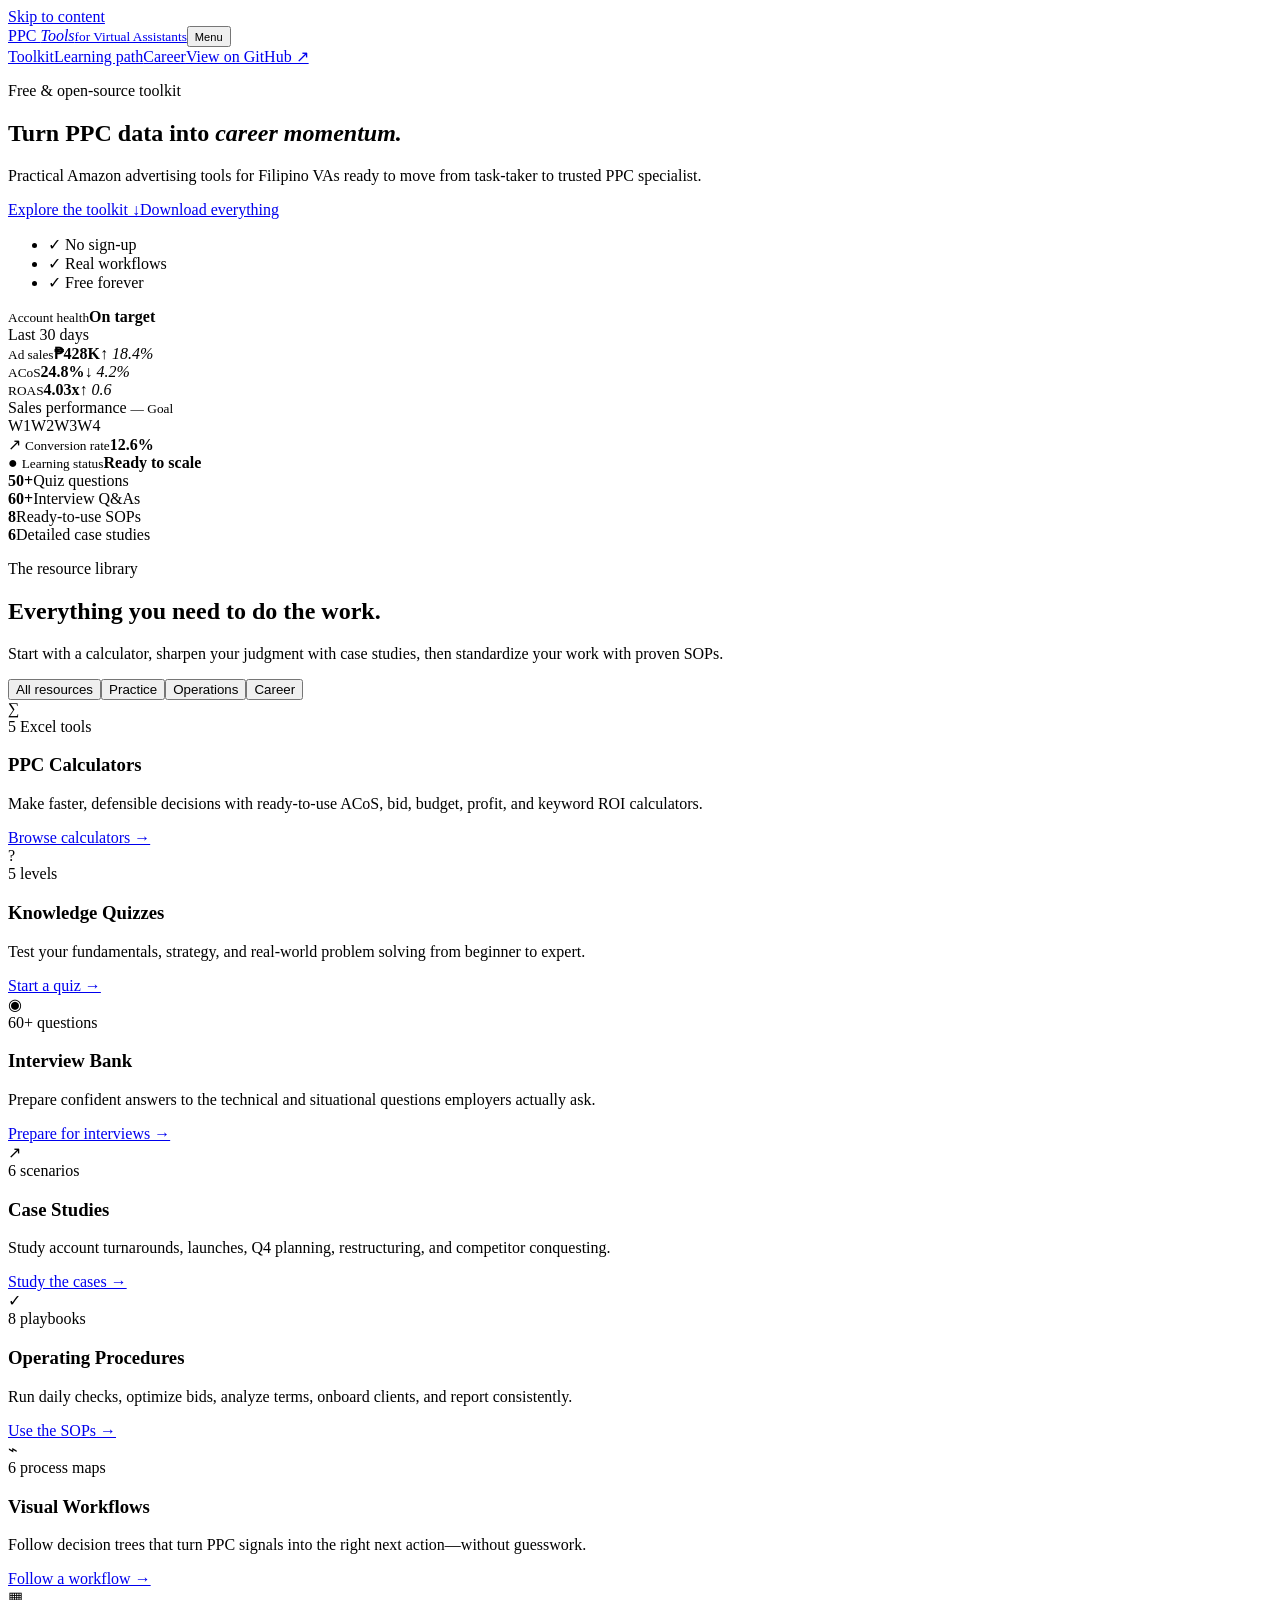
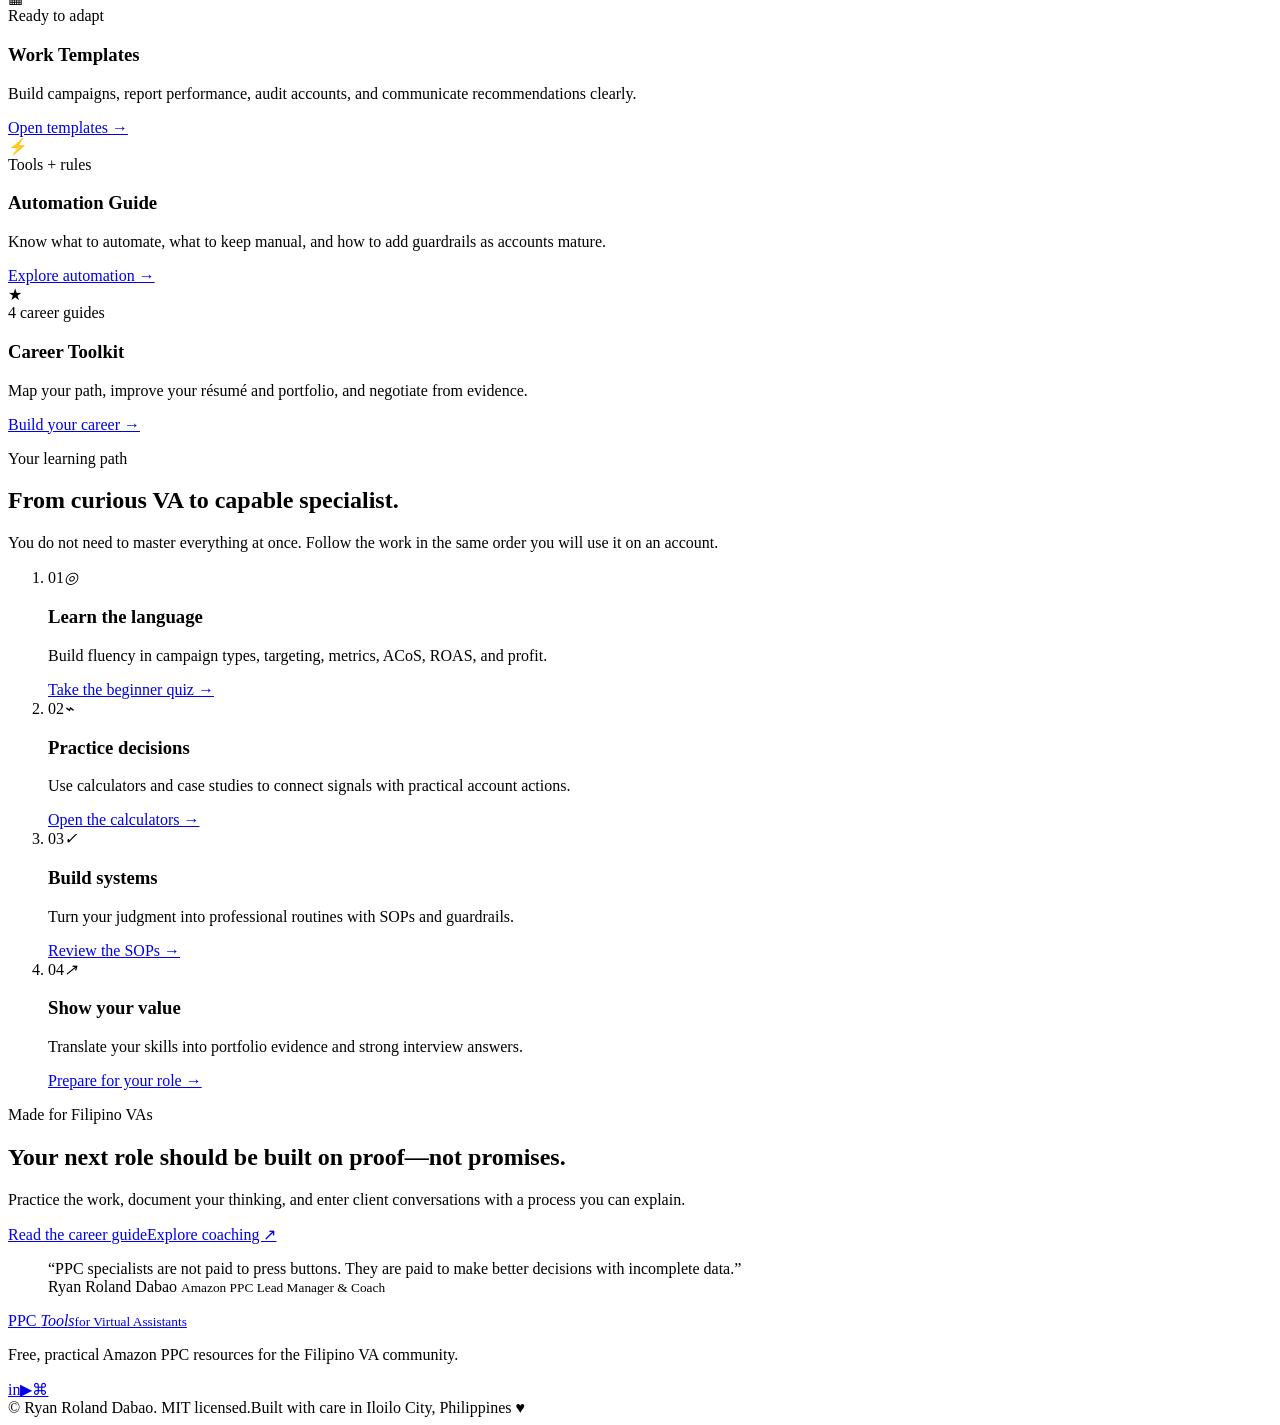
==== site/index.html @ 331dc96c "feat: add site/index.html" ====
<!doctype html>
<html lang="en">
<head>
  <meta charset="utf-8"><meta name="viewport" content="width=device-width,initial-scale=1"><meta name="theme-color" content="#101820">
  <meta name="description" content="Free Amazon PPC calculators, SOPs, interview prep, case studies and career resources for Filipino virtual assistants.">
  <meta property="og:title" content="PPC Tools for Virtual Assistants"><meta property="og:description" content="Learn the numbers. Build the systems. Land the role."><meta property="og:type" content="website">
  <title>PPC Tools for Virtual Assistants</title>
  <link rel="preconnect" href="https://fonts.googleapis.com"><link rel="preconnect" href="https://fonts.gstatic.com" crossorigin><link href="https://fonts.googleapis.com/css2?family=DM+Sans:wght@400;500;600;700&family=Manrope:wght@600;700;800&display=swap" rel="stylesheet">
  <link rel="stylesheet" href="styles.css"><script src="app.js" defer></script>
</head>
<body>
<a class="skip" href="#main">Skip to content</a>
<header><a class="brand" href="#top"><i><b></b><b></b><b></b></i><span>PPC <em>Tools</em><small>for Virtual Assistants</small></span></a><button class="menu" aria-expanded="false" aria-controls="nav"><span></span><span></span><span></span><small>Menu</small></button><nav id="nav"><a href="#toolkit">Toolkit</a><a href="#path">Learning path</a><a href="#career">Career</a><a class="git" href="https://github.com/projectamazonph/ppc-tools-for-va">View on GitHub ↗</a></nav></header>
<main id="main">
  <section class="hero" id="top"><div class="hero-grid"><div class="reveal"><p class="eyebrow"><i></i>Free &amp; open-source toolkit</p><h1>Turn PPC data into <em>career momentum.</em></h1><p class="lede">Practical Amazon advertising tools for Filipino VAs ready to move from task-taker to trusted PPC specialist.</p><div class="actions"><a class="primary" href="#toolkit">Explore the toolkit ↓</a><a class="secondary" href="https://github.com/projectamazonph/ppc-tools-for-va/archive/refs/heads/main.zip">Download everything</a></div><ul><li>✓ No sign-up</li><li>✓ Real workflows</li><li>✓ Free forever</li></ul></div>
  <div class="visual reveal"><div class="dash"><div class="dash-head"><div><small>Account health</small><strong>On target</strong></div><span>Last 30 days</span></div><div class="metrics"><div><small>Ad sales</small><b>₱428K</b><em>↑ 18.4%</em></div><div><small>ACoS</small><b>24.8%</b><em>↓ 4.2%</em></div><div><small>ROAS</small><b>4.03x</b><em>↑ 0.6</em></div></div><div class="chart-title">Sales performance <small>— Goal</small></div><div class="chart"><i></i><b></b></div><div class="weeks"><span>W1</span><span>W2</span><span>W3</span><span>W4</span></div></div><div class="float f1">↗ <span><small>Conversion rate</small><b>12.6%</b></span></div><div class="float f2">● <span><small>Learning status</small><b>Ready to scale</b></span></div></div></div>
  <div class="stats"><div><b>50+</b><span>Quiz questions</span></div><div><b>60+</b><span>Interview Q&amp;As</span></div><div><b>8</b><span>Ready-to-use SOPs</span></div><div><b>6</b><span>Detailed case studies</span></div></div></section>

  <section class="library" id="toolkit"><div class="heading reveal"><div><p class="eyebrow"><i></i>The resource library</p><h2>Everything you need to do the work.</h2></div><p>Start with a calculator, sharpen your judgment with case studies, then standardize your work with proven SOPs.</p></div><div class="filters reveal"><button class="active" data-filter="all">All resources</button><button data-filter="practice">Practice</button><button data-filter="operations">Operations</button><button data-filter="career">Career</button></div>
  <div class="cards">
    <article class="card feature reveal" data-category="practice"><div class="icon amber">∑</div><div><span>5 Excel tools</span><h3>PPC Calculators</h3><p>Make faster, defensible decisions with ready-to-use ACoS, bid, budget, profit, and keyword ROI calculators.</p><a href="https://github.com/projectamazonph/ppc-tools-for-va/tree/main/calculators">Browse calculators →</a></div></article>
    <article class="card reveal" data-category="practice"><div class="icon blue">?</div><span>5 levels</span><h3>Knowledge Quizzes</h3><p>Test your fundamentals, strategy, and real-world problem solving from beginner to expert.</p><a href="https://github.com/projectamazonph/ppc-tools-for-va/blob/main/quizzes/ppc-quizzes.md">Start a quiz →</a></article>
    <article class="card reveal" data-category="career"><div class="icon green">◉</div><span>60+ questions</span><h3>Interview Bank</h3><p>Prepare confident answers to the technical and situational questions employers actually ask.</p><a href="https://github.com/projectamazonph/ppc-tools-for-va/blob/main/interview-questions/ppc-interview-questions.md">Prepare for interviews →</a></article>
    <article class="card reveal" data-category="practice"><div class="icon purple">↗</div><span>6 scenarios</span><h3>Case Studies</h3><p>Study account turnarounds, launches, Q4 planning, restructuring, and competitor conquesting.</p><a href="https://github.com/projectamazonph/ppc-tools-for-va/blob/main/case-studies/ppc-case-studies.md">Study the cases →</a></article>
    <article class="card reveal" data-category="operations"><div class="icon coral">✓</div><span>8 playbooks</span><h3>Operating Procedures</h3><p>Run daily checks, optimize bids, analyze terms, onboard clients, and report consistently.</p><a href="https://github.com/projectamazonph/ppc-tools-for-va/blob/main/sops/ppc-sops.md">Use the SOPs →</a></article>
    <article class="card reveal" data-category="operations"><div class="icon sky">⌁</div><span>6 process maps</span><h3>Visual Workflows</h3><p>Follow decision trees that turn PPC signals into the right next action—without guesswork.</p><a href="https://github.com/projectamazonph/ppc-tools-for-va/blob/main/workflows/ppc-workflows.md">Follow a workflow →</a></article>
    <article class="card reveal" data-category="operations"><div class="icon gold">▦</div><span>Ready to adapt</span><h3>Work Templates</h3><p>Build campaigns, report performance, audit accounts, and communicate recommendations clearly.</p><a href="https://github.com/projectamazonph/ppc-tools-for-va/blob/main/templates/ppc-templates.md">Open templates →</a></article>
    <article class="card reveal" data-category="operations"><div class="icon navy">⚡</div><span>Tools + rules</span><h3>Automation Guide</h3><p>Know what to automate, what to keep manual, and how to add guardrails as accounts mature.</p><a href="https://github.com/projectamazonph/ppc-tools-for-va/blob/main/automation/ppc-automation.md">Explore automation →</a></article>
    <article class="card reveal" data-category="career"><div class="icon pink">★</div><span>4 career guides</span><h3>Career Toolkit</h3><p>Map your path, improve your résumé and portfolio, and negotiate from evidence.</p><a href="https://github.com/projectamazonph/ppc-tools-for-va/tree/main/career">Build your career →</a></article>
  </div></section>

  <section class="path" id="path"><div class="heading reveal"><div><p class="eyebrow"><i></i>Your learning path</p><h2>From curious VA to capable specialist.</h2></div><p>You do not need to master everything at once. Follow the work in the same order you will use it on an account.</p></div><ol><li class="reveal"><span>01</span><i>◎</i><h3>Learn the language</h3><p>Build fluency in campaign types, targeting, metrics, ACoS, ROAS, and profit.</p><a href="https://github.com/projectamazonph/ppc-tools-for-va/blob/main/quizzes/ppc-quizzes.md">Take the beginner quiz →</a></li><li class="reveal"><span>02</span><i>⌁</i><h3>Practice decisions</h3><p>Use calculators and case studies to connect signals with practical account actions.</p><a href="https://github.com/projectamazonph/ppc-tools-for-va/tree/main/calculators">Open the calculators →</a></li><li class="reveal"><span>03</span><i>✓</i><h3>Build systems</h3><p>Turn your judgment into professional routines with SOPs and guardrails.</p><a href="https://github.com/projectamazonph/ppc-tools-for-va/blob/main/sops/ppc-sops.md">Review the SOPs →</a></li><li class="reveal"><span>04</span><i>↗</i><h3>Show your value</h3><p>Translate your skills into portfolio evidence and strong interview answers.</p><a href="https://github.com/projectamazonph/ppc-tools-for-va/tree/main/career">Prepare for your role →</a></li></ol></section>

  <section class="career" id="career"><div class="career-box reveal"><div><p class="eyebrow"><i></i>Made for Filipino VAs</p><h2>Your next role should be built on proof—not promises.</h2><p>Practice the work, document your thinking, and enter client conversations with a process you can explain.</p><div class="actions"><a class="primary" href="https://github.com/projectamazonph/ppc-tools-for-va/blob/main/career/VA-to-PPC-Specialist-Guide.md">Read the career guide</a><a href="https://projectamazonph-courses.netlify.app">Explore coaching ↗</a></div></div><blockquote>“PPC specialists are not paid to press buttons. They are paid to make better decisions with incomplete data.”<footer>Ryan Roland Dabao <small>Amazon PPC Lead Manager &amp; Coach</small></footer></blockquote></div></section>
</main>
<footer><div class="foot-top"><a class="brand" href="#top"><i><b></b><b></b><b></b></i><span>PPC <em>Tools</em><small>for Virtual Assistants</small></span></a><p>Free, practical Amazon PPC resources for the Filipino VA community.</p><div><a href="https://www.linkedin.com/in/ryan-roland-dabao-55416187">in</a><a href="https://youtube.com/@RyanRolandDabao">▶</a><a href="https://github.com/projectamazonph/ppc-tools-for-va">⌘</a></div></div><div class="foot-bottom"><span>© <span id="year"></span> Ryan Roland Dabao. MIT licensed.</span><span>Built with care in Iloilo City, Philippines ♥</span></div></footer>
</body></html>
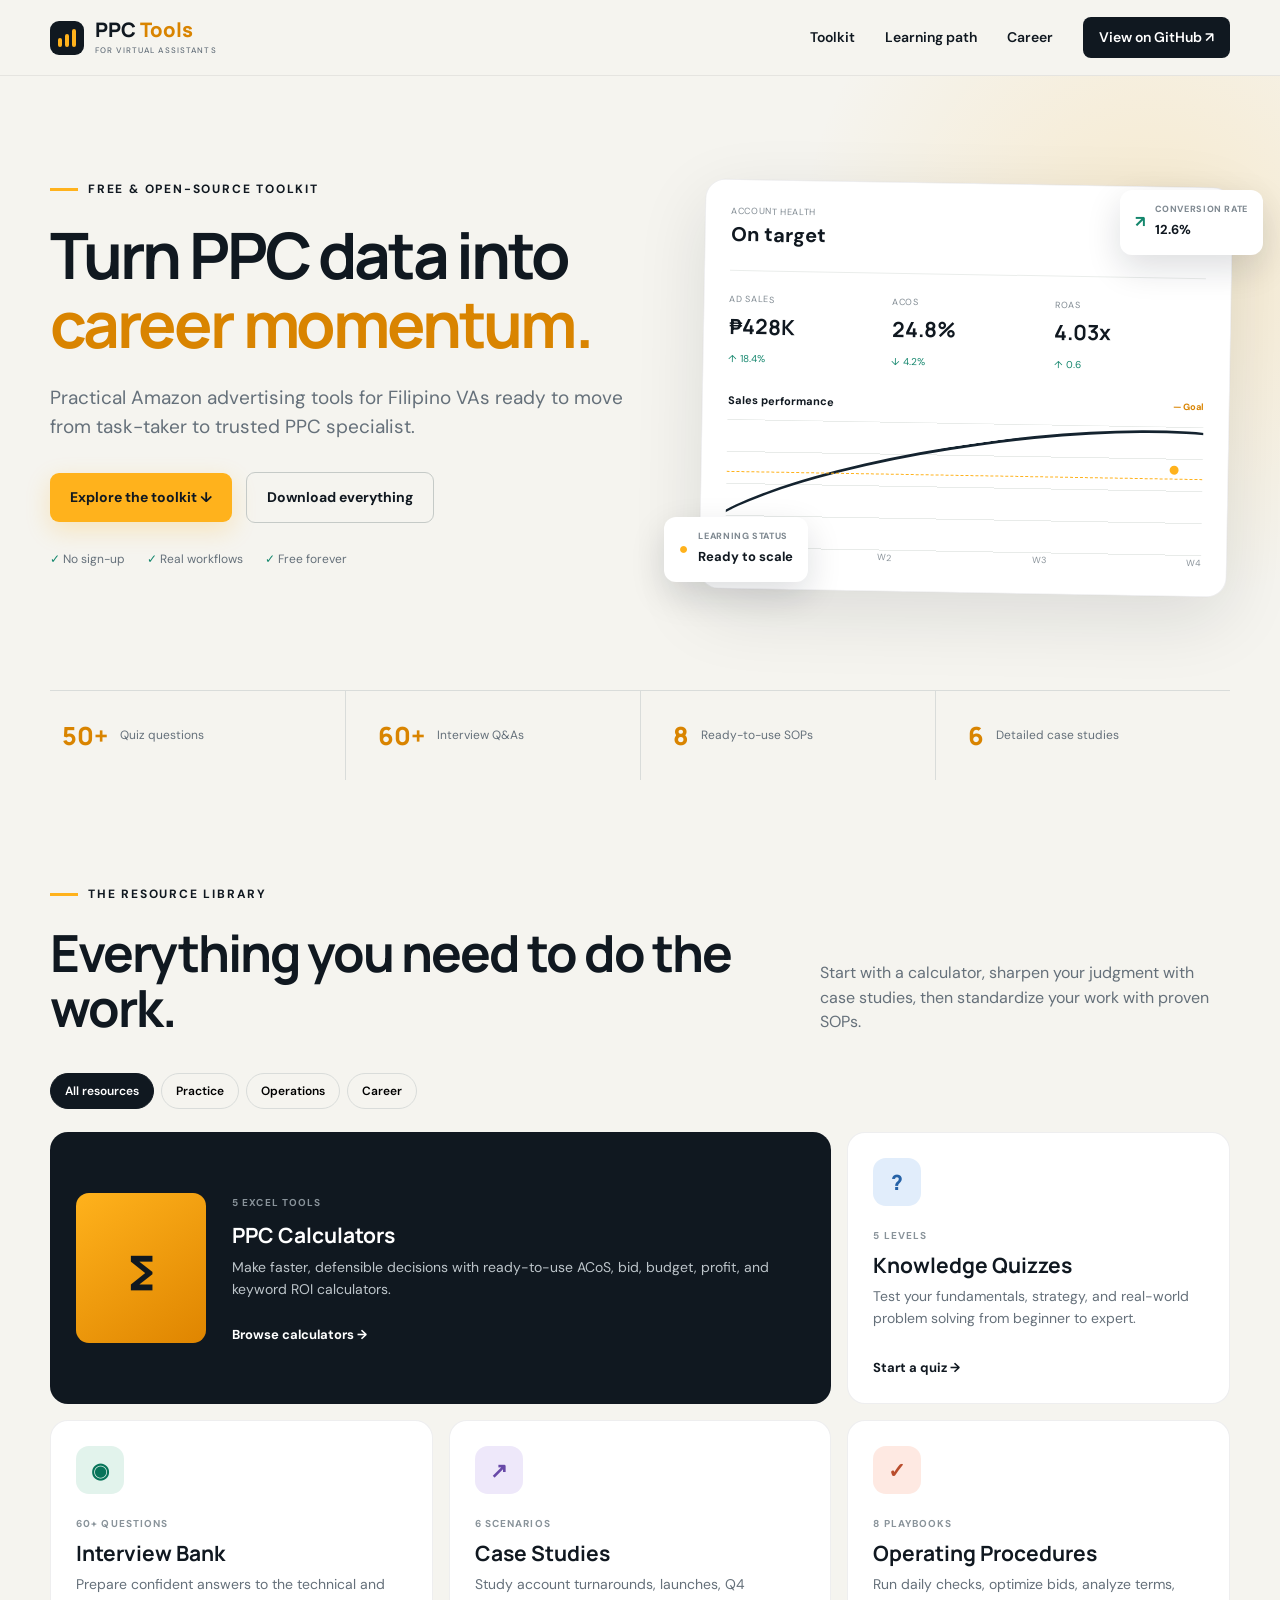
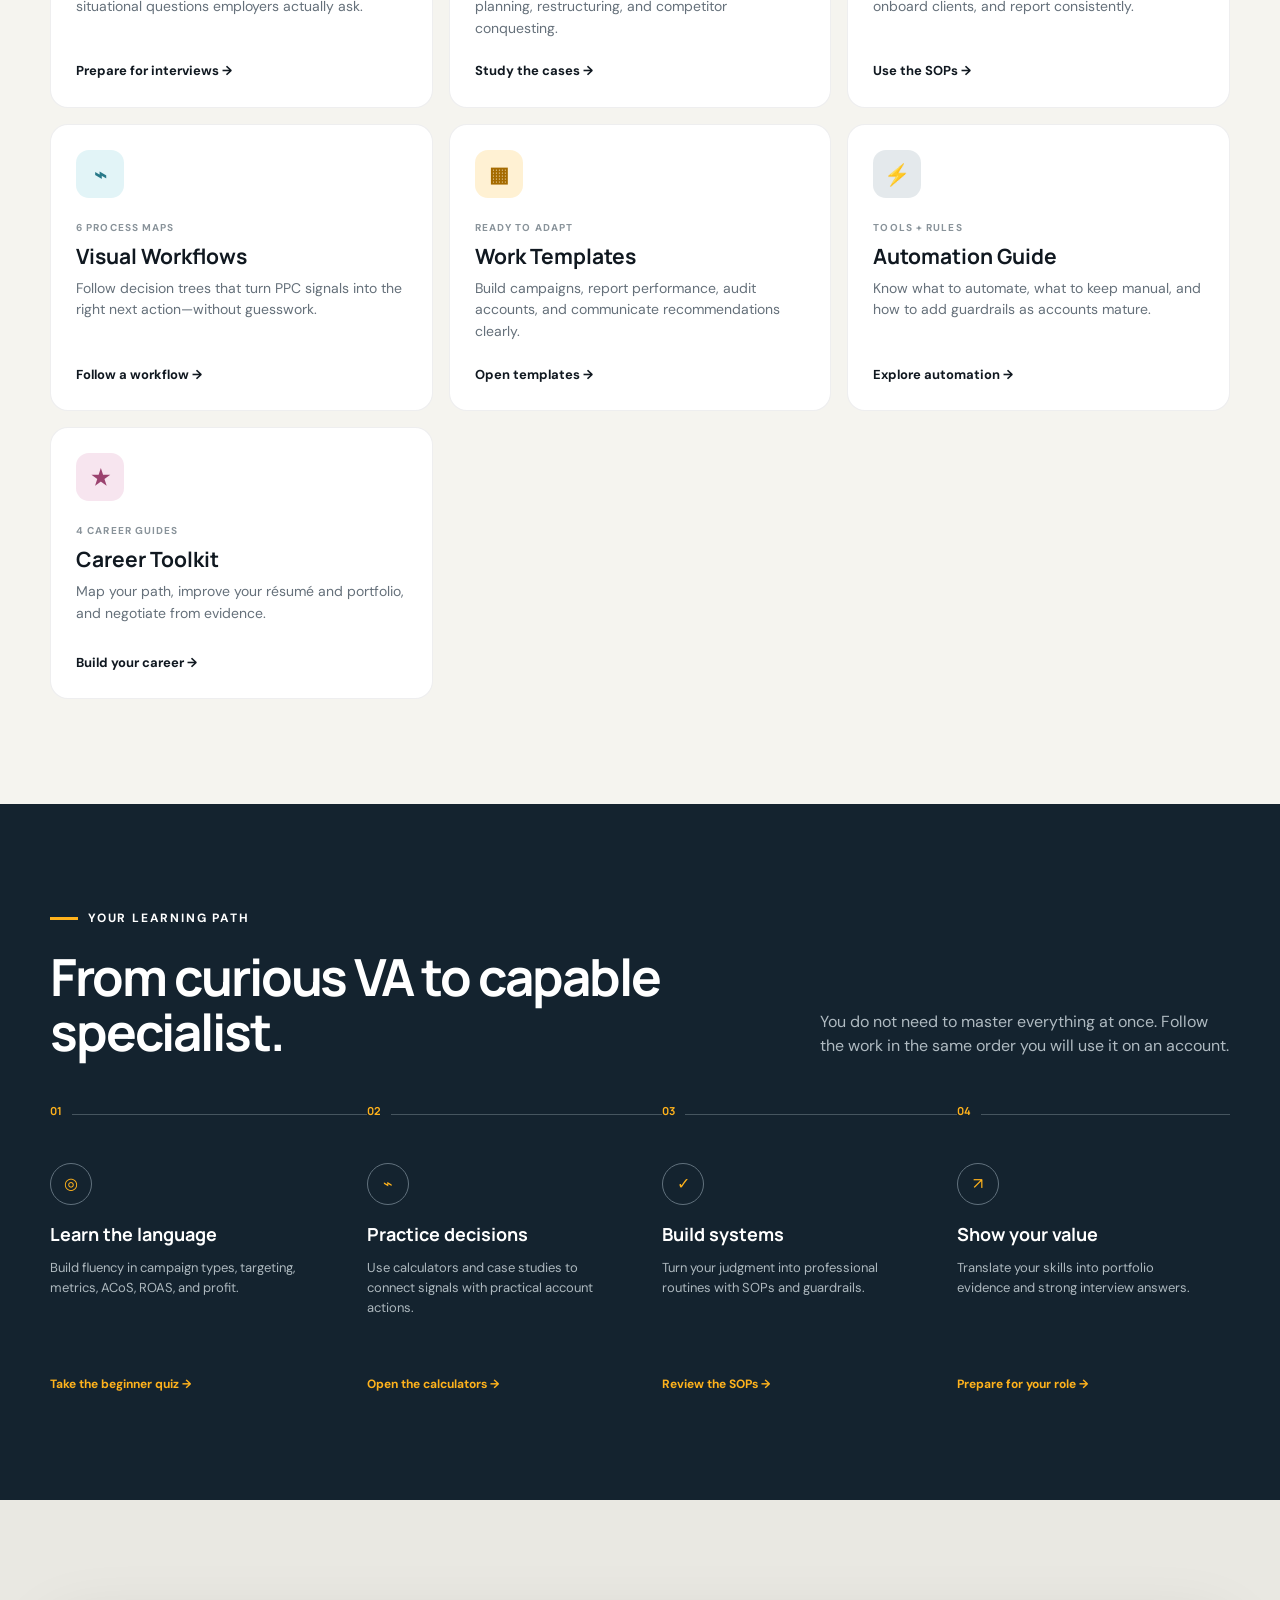
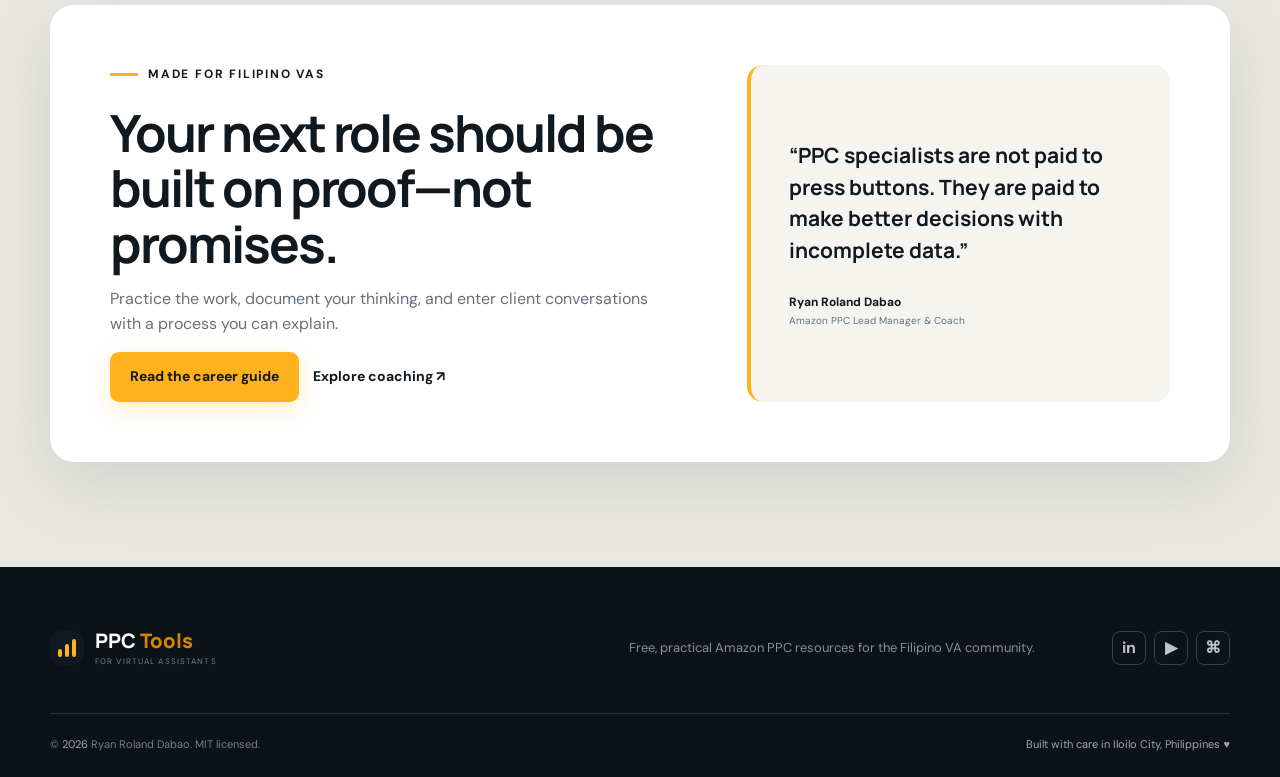
==== commit 19c0cc2e: "fix: add subpages and update links for GitHub Pages" ====
--- a/site/index.html
+++ b/site/index.html
@@ -18,20 +18,20 @@
 
   <section class="library" id="toolkit"><div class="heading reveal"><div><p class="eyebrow"><i></i>The resource library</p><h2>Everything you need to do the work.</h2></div><p>Start with a calculator, sharpen your judgment with case studies, then standardize your work with proven SOPs.</p></div><div class="filters reveal"><button class="active" data-filter="all">All resources</button><button data-filter="practice">Practice</button><button data-filter="operations">Operations</button><button data-filter="career">Career</button></div>
   <div class="cards">
-    <article class="card feature reveal" data-category="practice"><div class="icon amber">∑</div><div><span>5 Excel tools</span><h3>PPC Calculators</h3><p>Make faster, defensible decisions with ready-to-use ACoS, bid, budget, profit, and keyword ROI calculators.</p><a href="https://github.com/projectamazonph/ppc-tools-for-va/tree/main/calculators">Browse calculators →</a></div></article>
-    <article class="card reveal" data-category="practice"><div class="icon blue">?</div><span>5 levels</span><h3>Knowledge Quizzes</h3><p>Test your fundamentals, strategy, and real-world problem solving from beginner to expert.</p><a href="https://github.com/projectamazonph/ppc-tools-for-va/blob/main/quizzes/ppc-quizzes.md">Start a quiz →</a></article>
-    <article class="card reveal" data-category="career"><div class="icon green">◉</div><span>60+ questions</span><h3>Interview Bank</h3><p>Prepare confident answers to the technical and situational questions employers actually ask.</p><a href="https://github.com/projectamazonph/ppc-tools-for-va/blob/main/interview-questions/ppc-interview-questions.md">Prepare for interviews →</a></article>
-    <article class="card reveal" data-category="practice"><div class="icon purple">↗</div><span>6 scenarios</span><h3>Case Studies</h3><p>Study account turnarounds, launches, Q4 planning, restructuring, and competitor conquesting.</p><a href="https://github.com/projectamazonph/ppc-tools-for-va/blob/main/case-studies/ppc-case-studies.md">Study the cases →</a></article>
-    <article class="card reveal" data-category="operations"><div class="icon coral">✓</div><span>8 playbooks</span><h3>Operating Procedures</h3><p>Run daily checks, optimize bids, analyze terms, onboard clients, and report consistently.</p><a href="https://github.com/projectamazonph/ppc-tools-for-va/blob/main/sops/ppc-sops.md">Use the SOPs →</a></article>
-    <article class="card reveal" data-category="operations"><div class="icon sky">⌁</div><span>6 process maps</span><h3>Visual Workflows</h3><p>Follow decision trees that turn PPC signals into the right next action—without guesswork.</p><a href="https://github.com/projectamazonph/ppc-tools-for-va/blob/main/workflows/ppc-workflows.md">Follow a workflow →</a></article>
-    <article class="card reveal" data-category="operations"><div class="icon gold">▦</div><span>Ready to adapt</span><h3>Work Templates</h3><p>Build campaigns, report performance, audit accounts, and communicate recommendations clearly.</p><a href="https://github.com/projectamazonph/ppc-tools-for-va/blob/main/templates/ppc-templates.md">Open templates →</a></article>
-    <article class="card reveal" data-category="operations"><div class="icon navy">⚡</div><span>Tools + rules</span><h3>Automation Guide</h3><p>Know what to automate, what to keep manual, and how to add guardrails as accounts mature.</p><a href="https://github.com/projectamazonph/ppc-tools-for-va/blob/main/automation/ppc-automation.md">Explore automation →</a></article>
-    <article class="card reveal" data-category="career"><div class="icon pink">★</div><span>4 career guides</span><h3>Career Toolkit</h3><p>Map your path, improve your résumé and portfolio, and negotiate from evidence.</p><a href="https://github.com/projectamazonph/ppc-tools-for-va/tree/main/career">Build your career →</a></article>
+    <article class="card feature reveal" data-category="practice"><div class="icon amber">∑</div><div><span>5 Excel tools</span><h3>PPC Calculators</h3><p>Make faster, defensible decisions with ready-to-use ACoS, bid, budget, profit, and keyword ROI calculators.</p><a href="calculators.html">Browse calculators →</a></div></article>
+    <article class="card reveal" data-category="practice"><div class="icon blue">?</div><span>5 levels</span><h3>Knowledge Quizzes</h3><p>Test your fundamentals, strategy, and real-world problem solving from beginner to expert.</p><a href="quizzes.html">Start a quiz →</a></article>
+    <article class="card reveal" data-category="career"><div class="icon green">◉</div><span>60+ questions</span><h3>Interview Bank</h3><p>Prepare confident answers to the technical and situational questions employers actually ask.</p><a href="interviews.html">Prepare for interviews →</a></article>
+    <article class="card reveal" data-category="practice"><div class="icon purple">↗</div><span>6 scenarios</span><h3>Case Studies</h3><p>Study account turnarounds, launches, Q4 planning, restructuring, and competitor conquesting.</p><a href="case-studies.html">Study the cases →</a></article>
+    <article class="card reveal" data-category="operations"><div class="icon coral">✓</div><span>8 playbooks</span><h3>Operating Procedures</h3><p>Run daily checks, optimize bids, analyze terms, onboard clients, and report consistently.</p><a href="sops.html">Use the SOPs →</a></article>
+    <article class="card reveal" data-category="operations"><div class="icon sky">⌁</div><span>6 process maps</span><h3>Visual Workflows</h3><p>Follow decision trees that turn PPC signals into the right next action—without guesswork.</p><a href="workflows.html">Follow a workflow →</a></article>
+    <article class="card reveal" data-category="operations"><div class="icon gold">▦</div><span>Ready to adapt</span><h3>Work Templates</h3><p>Build campaigns, report performance, audit accounts, and communicate recommendations clearly.</p><a href="templates.html">Open templates →</a></article>
+    <article class="card reveal" data-category="operations"><div class="icon navy">⚡</div><span>Tools + rules</span><h3>Automation Guide</h3><p>Know what to automate, what to keep manual, and how to add guardrails as accounts mature.</p><a href="automation.html">Explore automation →</a></article>
+    <article class="card reveal" data-category="career"><div class="icon pink">★</div><span>4 career guides</span><h3>Career Toolkit</h3><p>Map your path, improve your résumé and portfolio, and negotiate from evidence.</p><a href="career.html">Build your career →</a></article>
   </div></section>
 
-  <section class="path" id="path"><div class="heading reveal"><div><p class="eyebrow"><i></i>Your learning path</p><h2>From curious VA to capable specialist.</h2></div><p>You do not need to master everything at once. Follow the work in the same order you will use it on an account.</p></div><ol><li class="reveal"><span>01</span><i>◎</i><h3>Learn the language</h3><p>Build fluency in campaign types, targeting, metrics, ACoS, ROAS, and profit.</p><a href="https://github.com/projectamazonph/ppc-tools-for-va/blob/main/quizzes/ppc-quizzes.md">Take the beginner quiz →</a></li><li class="reveal"><span>02</span><i>⌁</i><h3>Practice decisions</h3><p>Use calculators and case studies to connect signals with practical account actions.</p><a href="https://github.com/projectamazonph/ppc-tools-for-va/tree/main/calculators">Open the calculators →</a></li><li class="reveal"><span>03</span><i>✓</i><h3>Build systems</h3><p>Turn your judgment into professional routines with SOPs and guardrails.</p><a href="https://github.com/projectamazonph/ppc-tools-for-va/blob/main/sops/ppc-sops.md">Review the SOPs →</a></li><li class="reveal"><span>04</span><i>↗</i><h3>Show your value</h3><p>Translate your skills into portfolio evidence and strong interview answers.</p><a href="https://github.com/projectamazonph/ppc-tools-for-va/tree/main/career">Prepare for your role →</a></li></ol></section>
+  <section class="path" id="path"><div class="heading reveal"><div><p class="eyebrow"><i></i>Your learning path</p><h2>From curious VA to capable specialist.</h2></div><p>You do not need to master everything at once. Follow the work in the same order you will use it on an account.</p></div><ol><li class="reveal"><span>01</span><i>◎</i><h3>Learn the language</h3><p>Build fluency in campaign types, targeting, metrics, ACoS, ROAS, and profit.</p><a href="quizzes.html">Take the beginner quiz →</a></li><li class="reveal"><span>02</span><i>⌁</i><h3>Practice decisions</h3><p>Use calculators and case studies to connect signals with practical account actions.</p><a href="calculators.html">Open the calculators →</a></li><li class="reveal"><span>03</span><i>✓</i><h3>Build systems</h3><p>Turn your judgment into professional routines with SOPs and guardrails.</p><a href="sops.html">Review the SOPs →</a></li><li class="reveal"><span>04</span><i>↗</i><h3>Show your value</h3><p>Translate your skills into portfolio evidence and strong interview answers.</p><a href="career.html">Prepare for your role →</a></li></ol></section>
 
-  <section class="career" id="career"><div class="career-box reveal"><div><p class="eyebrow"><i></i>Made for Filipino VAs</p><h2>Your next role should be built on proof—not promises.</h2><p>Practice the work, document your thinking, and enter client conversations with a process you can explain.</p><div class="actions"><a class="primary" href="https://github.com/projectamazonph/ppc-tools-for-va/blob/main/career/VA-to-PPC-Specialist-Guide.md">Read the career guide</a><a href="https://projectamazonph-courses.netlify.app">Explore coaching ↗</a></div></div><blockquote>“PPC specialists are not paid to press buttons. They are paid to make better decisions with incomplete data.”<footer>Ryan Roland Dabao <small>Amazon PPC Lead Manager &amp; Coach</small></footer></blockquote></div></section>
+  <section class="career" id="career"><div class="career-box reveal"><div><p class="eyebrow"><i></i>Made for Filipino VAs</p><h2>Your next role should be built on proof—not promises.</h2><p>Practice the work, document your thinking, and enter client conversations with a process you can explain.</p><div class="actions"><a class="primary" href="career.html">Read the career guide</a><a href="https://projectamazonph-courses.netlify.app">Explore coaching ↗</a></div></div><blockquote>“PPC specialists are not paid to press buttons. They are paid to make better decisions with incomplete data.”<footer>Ryan Roland Dabao <small>Amazon PPC Lead Manager &amp; Coach</small></footer></blockquote></div></section>
 </main>
 <footer><div class="foot-top"><a class="brand" href="#top"><i><b></b><b></b><b></b></i><span>PPC <em>Tools</em><small>for Virtual Assistants</small></span></a><p>Free, practical Amazon PPC resources for the Filipino VA community.</p><div><a href="https://www.linkedin.com/in/ryan-roland-dabao-55416187">in</a><a href="https://youtube.com/@RyanRolandDabao">▶</a><a href="https://github.com/projectamazonph/ppc-tools-for-va">⌘</a></div></div><div class="foot-bottom"><span>© <span id="year"></span> Ryan Roland Dabao. MIT licensed.</span><span>Built with care in Iloilo City, Philippines ♥</span></div></footer>
 </body></html>
--- a/site/styles.css
+++ b/site/styles.css
@@ -0,0 +1,4 @@
+:root{--ink:#101820;--muted:#65707a;--paper:#f5f4ef;--white:#fff;--amber:#ffb21c;--gold:#d98400;--navy:#14232f;--line:#d9dcda;--shadow:0 22px 70px #1018201c}*{box-sizing:border-box}html{scroll-behavior:smooth}body{margin:0;background:var(--paper);color:var(--ink);font:400 16px/1.55 "DM Sans",sans-serif}a{color:inherit}h1,h2,h3{font-family:Manrope,sans-serif;line-height:1.08;margin:0}.skip{position:fixed;top:-60px;left:20px;background:var(--ink);color:white;padding:12px;z-index:300}.skip:focus{top:12px}body>header{height:76px;padding:0 max(24px,calc((100% - 1180px)/2));display:flex;align-items:center;justify-content:space-between;position:sticky;top:0;z-index:100;background:#f5f4efed;backdrop-filter:blur(13px);border-bottom:1px solid #10182012}.brand{display:flex;align-items:center;gap:11px;text-decoration:none;font:800 20px/1 Manrope}.brand>i{width:34px;height:34px;background:var(--ink);border-radius:9px;padding:8px;display:flex;align-items:end;gap:3px}.brand>i b{width:5px;background:var(--amber);border-radius:2px}.brand>i b:first-child{height:45%}.brand>i b:nth-child(2){height:72%}.brand>i b:last-child{height:100%}.brand em{font-style:normal;color:var(--gold)}.brand small{display:block;font:500 8px "DM Sans";letter-spacing:.14em;text-transform:uppercase;color:var(--muted);margin-top:5px}nav{display:flex;gap:30px;align-items:center}nav a{text-decoration:none;font-size:14px;font-weight:600}nav a:hover{color:var(--gold)}nav .git{background:var(--ink);color:white;border-radius:8px;padding:10px 16px}nav .git:hover{color:white;background:#263744}.menu{display:none;background:none;border:0}.menu>span{display:block;width:24px;height:2px;background:var(--ink);margin:5px}.menu small{position:absolute;clip:rect(0 0 0 0)}.hero{padding:92px max(24px,calc((100% - 1180px)/2)) 0;background:radial-gradient(circle at 90% 25%,#ffb21c29,transparent 28%);overflow:hidden}.hero-grid{display:grid;grid-template-columns:1.05fr .95fr;gap:68px;align-items:center}.eyebrow{margin:0 0 21px;text-transform:uppercase;letter-spacing:.15em;font-size:12px;font-weight:700;display:flex;align-items:center;gap:10px}.eyebrow i{width:28px;height:3px;background:var(--amber)}h1{font-size:clamp(46px,5vw,74px);letter-spacing:-.05em}h1 em{font-style:normal;color:var(--gold)}.lede{max-width:610px;font-size:19px;color:var(--muted);margin:25px 0 30px}.actions{display:flex;align-items:center;gap:14px;flex-wrap:wrap}.actions a{text-decoration:none;font-weight:700;font-size:14px}.primary,.secondary{display:inline-flex;padding:14px 20px;border-radius:9px}.primary{background:var(--amber);box-shadow:0 8px 24px #ffb21c3b}.primary:hover{background:#ffc44d;transform:translateY(-1px)}.secondary{border:1px solid #c5cac7}.hero ul{display:flex;gap:22px;flex-wrap:wrap;list-style:none;padding:0;margin:27px 0;color:var(--muted);font-size:12px}.hero li::first-letter{color:#13866c}.visual{min-height:440px;display:flex;align-items:center;position:relative}.dash{width:100%;padding:25px;background:white;border:1px solid #10182012;border-radius:20px;box-shadow:var(--shadow);transform:rotate(1deg)}.dash-head,.metrics{display:flex;justify-content:space-between}.dash-head{padding-bottom:20px;border-bottom:1px solid #eaedeb}.dash-head small,.metrics small,.float small{display:block;color:#7f8991;text-transform:uppercase;letter-spacing:.07em;font-size:9px}.dash-head strong{display:block;font-size:20px}.dash-head>span{font-size:9px;background:#f1f2ef;padding:7px 10px;border-radius:6px;height:min-content}.metrics{gap:12px;padding:22px 0}.metrics>div{flex:1}.metrics b{display:block;font:700 21px Manrope;margin:5px 0}.metrics em{font-style:normal;font-size:10px;color:#14866d}.chart-title{font-size:11px;font-weight:700}.chart-title small{float:right;color:var(--gold)}.chart{height:130px;position:relative;margin-top:10px;background:repeating-linear-gradient(to bottom,#e8ebe9 0,#e8ebe9 1px,transparent 1px,transparent 32px);overflow:hidden}.chart:after{content:"";position:absolute;left:0;right:0;top:40%;border-top:1px dashed var(--amber)}.chart i{position:absolute;width:125%;height:95%;left:-8%;top:15%;border:3px solid var(--navy);border-color:var(--navy) transparent transparent;border-radius:50%;transform:rotate(-9deg)}.chart b{position:absolute;width:9px;height:9px;border-radius:50%;right:5%;top:30%;background:var(--amber)}.weeks{display:flex;justify-content:space-between;color:#8b949b;font-size:9px}.float{position:absolute;display:flex;gap:10px;align-items:center;background:white;padding:13px 15px;border-radius:12px;box-shadow:0 13px 35px #10182024;color:#13866c;font-weight:800}.float span{color:var(--ink)}.float b{font-size:13px}.f1{top:22px;right:-33px}.f2{bottom:26px;left:-38px;color:var(--amber)}.stats{margin-top:82px;border-top:1px solid var(--line);display:grid;grid-template-columns:repeat(4,1fr)}.stats div{padding:27px 12px;display:flex;align-items:center;gap:12px}.stats div+div{border-left:1px solid var(--line);padding-left:32px}.stats b{font:800 25px Manrope;color:var(--gold)}.stats span{font-size:12px;color:var(--muted)}.library,.path,.career{padding:105px max(24px,calc((100% - 1180px)/2))}.heading{display:flex;justify-content:space-between;align-items:end;gap:45px;margin-bottom:38px}.heading h2,.career h2{font-size:clamp(36px,4vw,52px);letter-spacing:-.04em}.heading>p{max-width:410px;color:var(--muted);margin:0}.filters{display:flex;gap:7px;flex-wrap:wrap;margin-bottom:23px}.filters button{border:1px solid var(--line);background:transparent;border-radius:99px;padding:9px 14px;font:600 12px "DM Sans";cursor:pointer}.filters button.active{color:white;background:var(--ink);border-color:var(--ink)}.cards{display:grid;grid-template-columns:repeat(3,1fr);gap:16px}.card{min-height:272px;background:white;border:1px solid #10182012;border-radius:18px;padding:25px;display:flex;flex-direction:column;transition:.2s}.card:hover{transform:translateY(-4px);box-shadow:0 16px 35px #10182014}.card.feature{grid-column:span 2;display:grid;grid-template-columns:130px 1fr;align-items:center;gap:26px;background:var(--ink);color:white}.card.feature p{color:#bdc5ca}.card>span,.card.feature>div>span{text-transform:uppercase;letter-spacing:.11em;color:#89939a;font-weight:700;font-size:10px}.icon{width:48px;height:48px;display:grid;place-items:center;border-radius:13px;font:800 21px Manrope;margin-bottom:22px}.feature .icon{width:130px;height:150px;margin:0;font-size:48px;background:linear-gradient(145deg,var(--amber),#df8500);color:var(--ink)}.blue{background:#e1edfb;color:#2562a7}.green{background:#e2f3ec;color:#08745a}.purple{background:#eee8fa;color:#6849a8}.coral{background:#fee9e2;color:#b94d2d}.sky{background:#e2f4f7;color:#287989}.gold{background:#fff1d3;color:#a56b00}.navy{background:#e4e9ec;color:#213b4c}.pink{background:#f7e5ef;color:#9b426f}.card h3{font-size:21px;margin:10px 0}.card p{color:var(--muted);font-size:14px;margin:0 0 22px}.card a{margin-top:auto;text-decoration:none;font-size:13px;font-weight:700}.card a:hover{color:var(--gold)}.path{background:var(--navy);color:white}.path .heading>p{color:#afbac1}.path ol{display:grid;grid-template-columns:repeat(4,1fr);list-style:none;margin:55px 0 0;padding:0}.path li{position:relative;border-top:1px solid #46555f;padding:28px 22px 0 0}.path li+li{padding-left:22px}.path li>span{position:absolute;top:-12px;background:var(--navy);padding-right:10px;color:var(--amber);font:700 11px Manrope}.path li>i{margin:20px 0;width:42px;height:42px;border:1px solid #61717d;border-radius:50%;display:grid;place-items:center;color:var(--amber);font-style:normal}.path h3{font-size:18px}.path li p{min-height:100px;color:#adb8be;font-size:13px}.path li a{color:var(--amber);font-weight:700;text-decoration:none;font-size:12px}.career{background:#e9e8e2}.career-box{display:grid;grid-template-columns:1.15fr .85fr;gap:65px;background:white;border-radius:24px;padding:60px;box-shadow:var(--shadow)}.career-box>div>p:not(.eyebrow){color:var(--muted)}.career-box blockquote{margin:0;padding:38px;background:var(--paper);border-left:4px solid var(--amber);border-radius:16px;font:700 21px/1.5 Manrope;display:flex;flex-direction:column;justify-content:center}.career-box blockquote footer{font:700 12px "DM Sans";margin-top:28px}.career-box blockquote small{display:block;color:var(--muted);font-weight:400;margin-top:4px}body>footer{padding:58px max(24px,calc((100% - 1180px)/2)) 24px;background:#0b1218;color:#bdc5ca}.foot-top{display:grid;grid-template-columns:1fr 1fr auto;align-items:center;gap:30px;padding-bottom:42px}.foot-top .brand{color:white}.foot-top p{text-align:center;color:#849098;font-size:13px}.foot-top>div{display:flex;gap:8px}.foot-top>div a{width:34px;height:34px;display:grid;place-items:center;border:1px solid #34424b;border-radius:8px;text-decoration:none;font-weight:700}.foot-bottom{display:flex;justify-content:space-between;padding-top:22px;border-top:1px solid #29343c;color:#738089;font-size:11px}.foot-bottom span:last-child{color:#a0a8ad}.reveal{opacity:0;transform:translateY(16px);transition:.55s}.reveal.visible{opacity:1;transform:none}
+@media(max-width:900px){.hero-grid,.career-box{grid-template-columns:1fr}.visual{width:90%;margin:auto}.cards{grid-template-columns:repeat(2,1fr)}.path ol{grid-template-columns:repeat(2,1fr);gap:35px}.heading{align-items:start;flex-direction:column}.foot-top{grid-template-columns:1fr auto}.foot-top p{display:none}}
+@media(max-width:680px){body>header{height:66px}.menu{display:block}nav{display:none;position:absolute;top:66px;left:0;right:0;padding:18px 24px 25px;background:var(--paper);flex-direction:column;align-items:stretch;border-bottom:1px solid var(--line);box-shadow:0 15px 25px #10182014}nav.open{display:flex}.hero{padding-top:62px}.hero-grid{gap:32px}h1{font-size:44px}.lede{font-size:17px}.visual{width:100%;min-height:350px}.dash{padding:16px}.metrics b{font-size:16px}.f1{right:-7px;top:0}.f2{left:-4px;bottom:0}.stats{grid-template-columns:repeat(2,1fr);margin-top:55px}.stats div{padding:18px 7px}.stats div+div{padding-left:16px}.stats div:nth-child(3){border-left:0}.stats div:nth-child(n+3){border-top:1px solid var(--line)}.library,.path,.career{padding-top:72px;padding-bottom:72px}.cards{grid-template-columns:1fr}.card.feature{grid-column:auto;display:flex}.feature .icon{width:48px;height:48px;font-size:21px;margin-bottom:22px}.path ol{grid-template-columns:1fr}.path li+li{padding-left:0}.path li p{min-height:0}.career-box{padding:28px;gap:32px}.actions{align-items:flex-start;flex-direction:column}.foot-top{grid-template-columns:1fr}.foot-bottom{flex-direction:column;gap:10px}}
+@media(prefers-reduced-motion:reduce){html{scroll-behavior:auto}.reveal{opacity:1;transform:none;transition:none}.card:hover,.primary:hover{transform:none}}
